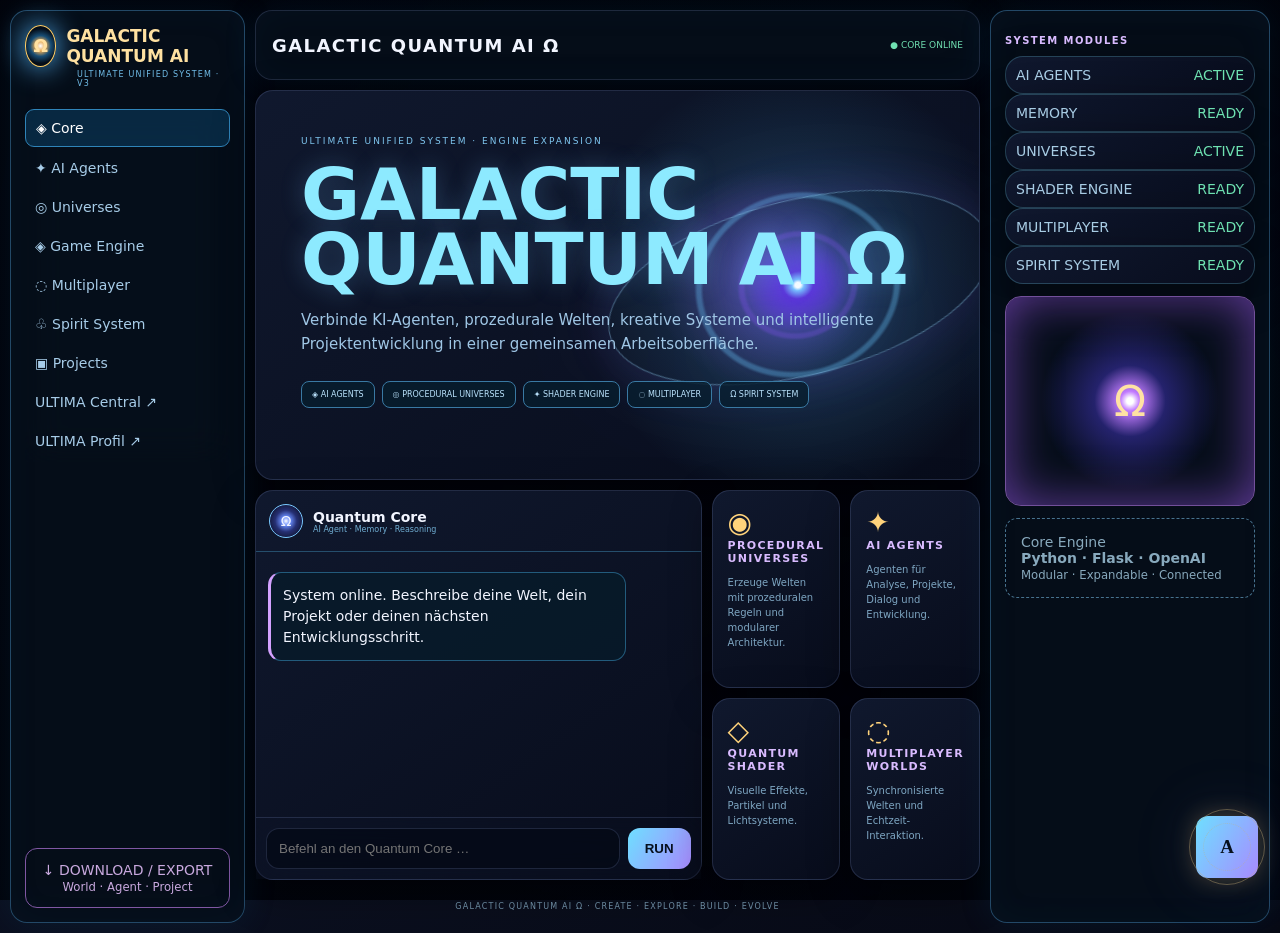
==== templates/index.html @ 729fba79 "Route Galactic slideshow images through safe gallery endpoint" ====
<!doctype html><html lang="de"><head><meta charset="utf-8"><meta name="viewport" content="width=device-width,initial-scale=1"><title>GALACTIC QUANTUM AI Ω</title><style>
/* ULTIMA cinematic 3D image gallery */
.cinematic-slideshow{position:fixed;inset:0;z-index:0;overflow:hidden;perspective:1400px;pointer-events:none;background:#02040b}
.cinematic-slide{position:absolute;inset:-5%;background-position:center;background-size:cover;opacity:0;transform:translateZ(-160px) scale(1.16) rotateX(2deg);filter:saturate(1.12) contrast(1.08);transition:opacity 1.8s ease,transform 9s cubic-bezier(.2,.65,.2,1)}
.cinematic-slide.active{opacity:.30;transform:translate3d(0,var(--scroll-offset,0px),0) translateZ(0) scale(1.04) rotateX(0)}
.cinematic-vignette{position:fixed;inset:0;z-index:0;pointer-events:none;background:linear-gradient(90deg,rgba(2,4,12,.88),rgba(2,4,12,.35) 55%,rgba(2,4,12,.72)),linear-gradient(0deg,rgba(2,4,12,.68),transparent 45%,rgba(2,4,12,.45))}
.app{position:relative;z-index:1}
@media(max-width:1000px){.cinematic-slide.active{opacity:.22}}
@media(prefers-reduced-motion:reduce){.cinematic-slide{transition:none;transform:none}.cinematic-slide.active{transform:none}}
*{box-sizing:border-box}body{margin:0;min-height:100vh;background:#03040b;color:#eaf4ff;font:14px Inter,system-ui,sans-serif;overflow-x:hidden}body:before{content:"";position:fixed;inset:0;z-index:-2;background:radial-gradient(circle at 50% 30%,#264a8a55,transparent 20%),radial-gradient(circle at 12% 75%,#6e2b9a55,transparent 28%),radial-gradient(circle at 90% 20%,#1e6a8b44,transparent 28%),linear-gradient(135deg,#02030a,#0a0d1d 50%,#020308)}body:after{content:"";position:fixed;inset:0;z-index:-1;background-image:radial-gradient(circle,#fff 1px,transparent 1.5px);background-size:120px 120px;opacity:.35}.app{min-height:100vh;padding:10px;display:grid;grid-template-columns:235px 1fr 280px;gap:10px}.panel,.side,.right,.top{border:1px solid #32678eaa;background:#06101bdd;backdrop-filter:blur(16px);border-radius:17px;box-shadow:0 0 35px #147db31a,inset 0 0 35px #23618b0d}.side,.right{padding:14px}.side{display:flex;flex-direction:column}.logo{display:flex;gap:10px;align-items:center;color:#ffe1a1;font-size:17px;font-weight:900}.logo i{width:42px;height:42px;border:1px solid #ffd06b;border-radius:50%;display:grid;place-items:center;background:radial-gradient(circle,#fff,#e8aa55 20%,#174d75 42%,transparent 70%);font-style:normal;box-shadow:0 0 28px #55baff}.tag{color:#71bde9;font-size:8px;letter-spacing:.15em;margin:3px 0 18px 52px}.nav a{display:block;padding:10px;color:#a7cce8;text-decoration:none;border-radius:9px;margin:3px 0}.nav a:hover,.nav .active{background:#0d416588;border:1px solid #2f84b9;color:#fff}.download{margin-top:auto;border:1px solid #8057a3;border-radius:12px;padding:13px;text-align:center;color:#c9a9df}.main{min-width:0}.top{height:70px;display:flex;align-items:center;padding:0 16px;margin-bottom:10px}.top b{font-size:18px;letter-spacing:.08em}.status{margin-left:auto;color:#70e0b2;font-size:9px}.hero{min-height:390px;position:relative;overflow:hidden;background:linear-gradient(120deg,#071422cc,#09041acc)}.hero:before{content:"";position:absolute;inset:0;background:radial-gradient(circle at 70% 48%,#9a5cff55,transparent 20%),radial-gradient(circle at 75% 50%,#4dc6ff44,transparent 38%)}.copy{position:relative;z-index:2;padding:45px}.eyebrow{font-size:9px;letter-spacing:.22em;color:#7fc6ef}.copy h1{font-size:clamp(42px,6vw,72px);line-height:.9;margin:16px 0;color:#f4e7ff;text-shadow:0 0 25px #70baff44}.copy p{max-width:600px;color:#9fc6e5;font-size:15px;line-height:1.6}.chips{display:flex;gap:7px;flex-wrap:wrap;margin-top:25px}.chips span{padding:8px 10px;border:1px solid #3979a3;border-radius:8px;color:#b9e1fb;font-size:8px;background:#071d2dcc}.galaxy{position:absolute;right:-5%;top:0;width:60%;height:100%;background:radial-gradient(ellipse at 50% 50%,#fff 0 1%,#78bfff 2%,#5b35d8 5%,transparent 18%),radial-gradient(ellipse at 50% 50%,transparent 0 17%,#8c54ff44 18% 19%,transparent 20%),radial-gradient(ellipse at 50% 50%,transparent 0 31%,#6ac9ff55 32% 33%,transparent 34%);transform:rotate(-14deg);filter:drop-shadow(0 0 35px #6a65ff)}.galaxy:after{content:"";position:absolute;left:5%;top:28%;width:90%;height:45%;border-radius:50%;border:1px solid #9cd8ff66;box-shadow:0 0 50px #9b5cff22}.grid{display:grid;grid-template-columns:1.25fr .75fr;gap:10px;margin-top:10px}.chat{min-height:390px;display:flex;flex-direction:column}.head{padding:13px;border-bottom:1px solid #254e6c;display:flex;align-items:center;gap:10px}.avatar{width:34px;height:34px;border-radius:50%;display:grid;place-items:center;background:radial-gradient(circle,#fff,#6b8fff 18%,#252f72 48%,#05070e);border:1px solid #79c8ff}.head small{display:block;color:#70add2;font-size:8px}.messages{flex:1;padding:12px;overflow:auto}.msg{padding:12px;border:1px solid #225b7c;border-radius:13px;background:#071b2acc;margin:8px 0;line-height:1.5}.user{margin-left:auto;background:#21103c;border-color:#7347a3;max-width:80%}.ai{max-width:85%;border-left:3px solid #d3a1ff}.composer{display:flex;gap:8px;padding:10px;border-top:1px solid #254e6c}.composer input{flex:1;background:#02070c;border:1px solid #2b6287;color:#fff;padding:12px;border-radius:10px}.composer button{border:0;border-radius:10px;background:linear-gradient(135deg,#f2c66e,#8a53ff);padding:0 17px;font-weight:900}.cards{display:grid;grid-template-columns:1fr 1fr;gap:10px}.card{padding:15px;min-height:150px}.card h3{margin:0;color:#d9bbff;font-size:11px;letter-spacing:.12em}.card p{color:#7ea6c2;font-size:10px;line-height:1.5}.card .icon{font-size:28px;color:#ffd37b}.right h3{color:#d9bbff;font-size:10px;letter-spacing:.14em}.module{padding:10px;border-bottom:1px solid #1d435e;color:#a8cce4;display:flex;justify-content:space-between}.module span{color:#6ee1b1}.system{margin-top:12px;padding:15px;border:1px dashed #47728e;border-radius:12px;color:#88a9bd}.right .orb{height:210px;margin-top:12px;display:grid;place-items:center;border:1px solid #72509a;border-radius:16px;background:radial-gradient(circle,#fff 0 2%,#c27cff 6%,#24226c 22%,transparent 55%);font-size:42px;color:#ffe2a3;box-shadow:inset 0 0 50px #623c9c}.footer{margin-top:10px;padding:12px;text-align:center;color:#789ab2;font-size:8px;letter-spacing:.15em}@media(max-width:1000px){.app{grid-template-columns:1fr}.side,.right{display:none}.grid{grid-template-columns:1fr}.galaxy{width:65%;opacity:.65}}@media(max-width:650px){.copy{padding:30px 22px}.galaxy{width:100%;opacity:.35}.cards{grid-template-columns:1fr}}</style><style id="galactic-quantum-v3">
:root{color-scheme:dark;--gal-cyan:#7be8ff;--gal-purple:#bd8bff;--gal-green:#8effc0}
body{background:radial-gradient(ellipse at 50% 24%,#172c59 0%,#070b19 46%,#020309 100%)!important;color:#eaf4ff!important}
body:before{background:radial-gradient(circle at 50% 30%,#264a8a66,transparent 22%),radial-gradient(circle at 12% 75%,#6e2b9a66,transparent 28%),radial-gradient(circle at 90% 20%,#1e6a8b55,transparent 28%),linear-gradient(135deg,#02030a,#0a0d1d 50%,#020308)!important}
body:after{background-image:radial-gradient(circle,#fff 1px,transparent 1.5px),radial-gradient(circle,#7be8ff 1px,transparent 1.5px)!important;background-size:120px 120px,190px 190px!important}
button{background:linear-gradient(120deg,#6edfff,#a88aff)!important;color:#07101d!important;border:0!important;border-radius:12px!important;font-weight:800!important}
input,textarea,select{background:#050a17!important;color:#f4f8ff!important;border:1px solid #7be8ff66!important;border-radius:12px!important}
.card,.panel,.module,.console,.chat-panel{background:linear-gradient(145deg,#111a31ed,#080d1ded)!important;border:1px solid #7be8ff38!important;border-radius:18px!important;box-shadow:0 12px 40px #0006!important}
h1,h2,.brand{color:#8deaff!important;text-shadow:0 0 18px #7be8ff35}
</style>
<style id="ultima-complete-2026">
:root{color-scheme:dark;--u-bg:#070914;--u-panel:rgba(17,23,43,.76);--u-line:rgba(160,183,255,.16);--u-text:#f2f5ff;--u-muted:#a7b1ca;--u-accent:#9c8cff;--u-cyan:#63e7f2}
html{scroll-behavior:smooth;background:var(--u-bg)}body{min-height:100vh;overflow-x:hidden;background:radial-gradient(ellipse at 12% 0%,rgba(102,91,205,.2),transparent 38%),radial-gradient(ellipse at 92% 16%,rgba(41,185,204,.13),transparent 34%),linear-gradient(145deg,#070914,#0b1020 55%,#070914)!important;color:var(--u-text)!important}
body:before{pointer-events:none!important;opacity:.38}
header,nav,.navbar,.topbar,.sidebar,.panel,.card,.chat-container,.chat-box,.composer,.message-input,form,.modal,.container-card,.note-card,.toolbar{border-color:var(--u-line)!important}
header,nav,.navbar,.topbar,.sidebar,.panel,.card,.chat-container,.chat-box,.composer,.modal,.note-card,.toolbar{backdrop-filter:blur(18px);-webkit-backdrop-filter:blur(18px)}
button,.btn,[type=submit],a.button{transition:transform .18s ease,box-shadow .18s ease,border-color .18s ease;cursor:pointer}
button:hover,.btn:hover,[type=submit]:hover,a.button:hover{transform:translateY(-1px);box-shadow:0 10px 28px rgba(93,105,220,.2)}
input,textarea,select{background:rgba(5,10,23,.78)!important;color:var(--u-text)!important;border:1px solid var(--u-line)!important;border-radius:13px!important;outline:none}
input:focus,textarea:focus,select:focus,button:focus-visible,a:focus-visible{outline:2px solid var(--u-cyan)!important;outline-offset:3px}
a{color:#9eeaf5}img{max-width:100%;height:auto}
@media(max-width:760px){body{font-size:15px!important}header,nav,.navbar,.topbar{padding-left:14px!important;padding-right:14px!important}.container,.main,.content{width:100%!important;max-width:100%!important;padding-left:14px!important;padding-right:14px!important}.sidebar{max-width:100%;position:relative}}
@media(prefers-reduced-motion:reduce){*,*:before,*:after{scroll-behavior:auto!important;animation-duration:.01ms!important;animation-iteration-count:1!important;transition-duration:.01ms!important}}
</style></head><body><div class="cinematic-slideshow" aria-hidden="true"><div class="cinematic-slide active" style="background-image:url('/gallery/2.jpg')"></div><div class="cinematic-slide" style="background-image:url('/gallery/4.jpg')"></div></div><div class="cinematic-vignette" aria-hidden="true"></div><div class="app"><aside class="side"><div class="logo"><i>Ω</i><div>GALACTIC QUANTUM AI</div></div><div class="tag">ULTIMATE UNIFIED SYSTEM · V3</div><nav class="nav"><a class="active">◈ Core</a><a>✦ AI Agents</a><a>◎ Universes</a><a href="/engine">◈ Game Engine</a><a>◌ Multiplayer</a><a>♧ Spirit System</a><a>▣ Projects</a><a href="https://ultima-central-bt56.onrender.com/">ULTIMA Central ↗</a><a href="https://ultima-central-bt56.onrender.com/account/">ULTIMA Profil ↗</a></nav><div class="download">↓ DOWNLOAD / EXPORT<br><small>World · Agent · Project</small></div></aside><main class="main"><header class="top"><b>GALACTIC QUANTUM AI Ω</b><span class="status">● CORE ONLINE</span></header><section class="hero panel"><div class="copy"><div class="eyebrow">ULTIMATE UNIFIED SYSTEM · ENGINE EXPANSION</div><h1>GALACTIC<br>QUANTUM AI Ω</h1><p>Verbinde KI-Agenten, prozedurale Welten, kreative Systeme und intelligente Projektentwicklung in einer gemeinsamen Arbeitsoberfläche.</p><div class="chips"><span>◈ AI AGENTS</span><span>◎ PROCEDURAL UNIVERSES</span><span>✦ SHADER ENGINE</span><span>◌ MULTIPLAYER</span><span>Ω SPIRIT SYSTEM</span></div></div><div class="galaxy"></div></section><section class="grid"><article class="chat panel"><div class="head"><div class="avatar">Ω</div><div><b>Quantum Core</b><small>AI Agent · Memory · Reasoning</small></div></div><div class="messages" id="messages"><div class="msg ai">System online. Beschreibe deine Welt, dein Projekt oder deinen nächsten Entwicklungsschritt.</div></div><form class="composer" id="f"><input id="q" placeholder="Befehl an den Quantum Core …"><button>RUN</button></form></article><div class="cards"><article class="card panel"><div class="icon">◉</div><h3>PROCEDURAL UNIVERSES</h3><p>Erzeuge Welten mit prozeduralen Regeln und modularer Architektur.</p></article><article class="card panel"><div class="icon">✦</div><h3>AI AGENTS</h3><p>Agenten für Analyse, Projekte, Dialog und Entwicklung.</p></article><article class="card panel"><div class="icon">◇</div><h3>QUANTUM SHADER</h3><p>Visuelle Effekte, Partikel und Lichtsysteme.</p></article><article class="card panel"><div class="icon">◌</div><h3>MULTIPLAYER WORLDS</h3><p>Synchronisierte Welten und Echtzeit-Interaktion.</p></article></div></section><div class="footer">GALACTIC QUANTUM AI Ω · CREATE · EXPLORE · BUILD · EVOLVE</div></main><aside class="right"><h3>SYSTEM MODULES</h3><div class="module">AI AGENTS <span>ACTIVE</span></div><div class="module">MEMORY <span>READY</span></div><div class="module">UNIVERSES <span>ACTIVE</span></div><div class="module">SHADER ENGINE <span>READY</span></div><div class="module">MULTIPLAYER <span>READY</span></div><div class="module">SPIRIT SYSTEM <span>READY</span></div><div class="orb">Ω</div><div class="system">Core Engine<br><b>Python · Flask · OpenAI</b><br><small>Modular · Expandable · Connected</small></div></aside></div><script>const f=document.getElementById('f'),q=document.getElementById('q'),m=document.getElementById('messages');function add(t,k){let e=document.createElement('div');e.className='msg '+k;e.textContent=t;m.appendChild(e);m.scrollTop=m.scrollHeight}f.onsubmit=async e=>{e.preventDefault();let x=q.value.trim();if(!x)return;add(x,'user');q.value='';add('Quantum Core analysiert …','ai');let w=m.lastChild;try{let r=await fetch('/chat',{method:'POST',headers:{'Content-Type':'application/json'},body:JSON.stringify({msg:x,message:x})}),d=await r.json();w.remove();add(d.reply||d.response||'Keine Antwort','ai')}catch(_){w.remove();add('Core-Verbindung fehlgeschlagen.','ai')}};</script>
<!-- ULTIMA Membership & Credits -->
<script src="https://ultima-membership-api.onrender.com/membership-widget.js"></script>
<script>(function(){var sites={"galactic-ai-v3.onrender.com":["galactic-ai-v3","Galactic AI V3"]};var entry=sites[location.hostname];if(entry&&window.UltimaMembership)window.UltimaMembership.init({siteSlug:entry[0],brand:entry[1]});})();</script>
  <script src="https://ultima-membership-api.onrender.com/support-widget.js" defer></script>
<script>window.AITE_CONFIG={persona:"tech",ollamaModel:"qwen2.5:3b"};</script><script src="/static/aite/aite.js" defer></script>
<script>
(()=>{const files=["2.jpg","4.jpg","7.jpg","9.jpg","10.jpg","11.jpg","12.jpg","13.jpg","bg1.jpeg","bg3.jpeg","3C12B8F2-9259-4091-A0C9-5A9F70E7B8FD.png","484DBDC8-A3DB-44C9-9776-541E1849D96F.png","4AC38E13-2E48-4CC1-831C-8424646D5D87.png","8B4ED0E7-1755-4FD5-8A14-DD5D9983CEAD.png"];const layer=document.querySelector('.cinematic-slideshow');if(!layer)return;const reduced=window.matchMedia('(prefers-reduced-motion: reduce)').matches;const parallax=()=>{if(!reduced)layer.style.setProperty('--scroll-offset',`${-Math.min(window.scrollY*.045,48)}px`)};parallax();window.addEventListener('scroll',parallax,{passive:true});let i=0;let slides=[...layer.querySelectorAll('.cinematic-slide')];function change(){i=(i+1)%files.length;const next=slides[0].classList.contains('active')?slides[1]:slides[0];next.style.backgroundImage='url("/gallery/'+files[i]+'")';next.classList.add('active');slides.forEach(s=>{if(s!==next)s.classList.remove('active')});}if(!window.matchMedia('(prefers-reduced-motion: reduce)').matches){window.setInterval(change,7000)} })();
</script></body></html>
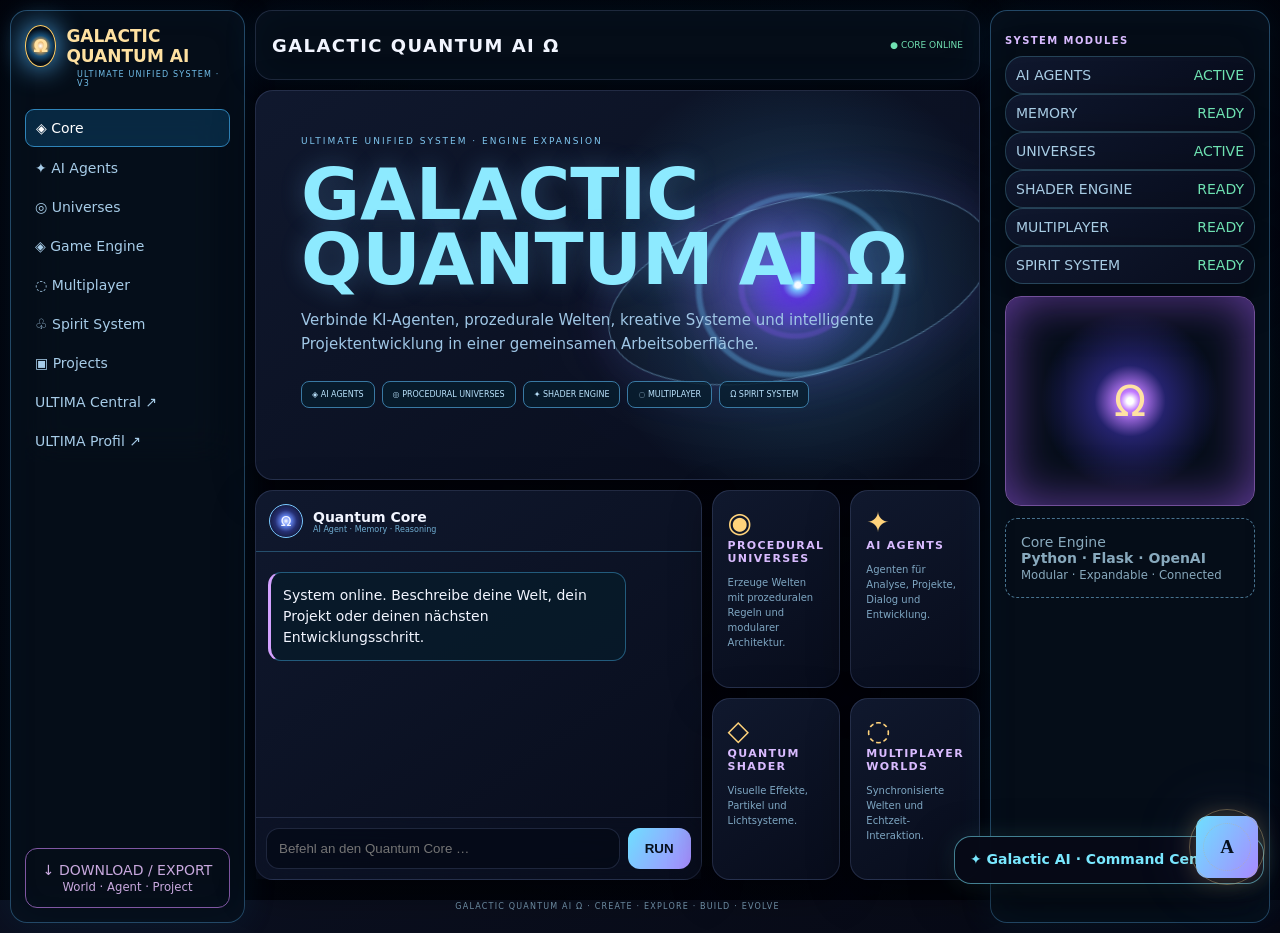
==== commit 1db72ea4: "Add AI function menu and browser chat tools" ====
--- a/templates/index.html
+++ b/templates/index.html
@@ -30,7 +30,7 @@
 a{color:#9eeaf5}img{max-width:100%;height:auto}
 @media(max-width:760px){body{font-size:15px!important}header,nav,.navbar,.topbar{padding-left:14px!important;padding-right:14px!important}.container,.main,.content{width:100%!important;max-width:100%!important;padding-left:14px!important;padding-right:14px!important}.sidebar{max-width:100%;position:relative}}
 @media(prefers-reduced-motion:reduce){*,*:before,*:after{scroll-behavior:auto!important;animation-duration:.01ms!important;animation-iteration-count:1!important;transition-duration:.01ms!important}}
-</style></head><body><div class="cinematic-slideshow" aria-hidden="true"><div class="cinematic-slide active" style="background-image:url('/gallery/2.jpg')"></div><div class="cinematic-slide" style="background-image:url('/gallery/4.jpg')"></div></div><div class="cinematic-vignette" aria-hidden="true"></div><div class="app"><aside class="side"><div class="logo"><i>Ω</i><div>GALACTIC QUANTUM AI</div></div><div class="tag">ULTIMATE UNIFIED SYSTEM · V3</div><nav class="nav"><a class="active">◈ Core</a><a>✦ AI Agents</a><a>◎ Universes</a><a href="/engine">◈ Game Engine</a><a>◌ Multiplayer</a><a>♧ Spirit System</a><a>▣ Projects</a><a href="https://ultima-central-bt56.onrender.com/">ULTIMA Central ↗</a><a href="https://ultima-central-bt56.onrender.com/account/">ULTIMA Profil ↗</a></nav><div class="download">↓ DOWNLOAD / EXPORT<br><small>World · Agent · Project</small></div></aside><main class="main"><header class="top"><b>GALACTIC QUANTUM AI Ω</b><span class="status">● CORE ONLINE</span></header><section class="hero panel"><div class="copy"><div class="eyebrow">ULTIMATE UNIFIED SYSTEM · ENGINE EXPANSION</div><h1>GALACTIC<br>QUANTUM AI Ω</h1><p>Verbinde KI-Agenten, prozedurale Welten, kreative Systeme und intelligente Projektentwicklung in einer gemeinsamen Arbeitsoberfläche.</p><div class="chips"><span>◈ AI AGENTS</span><span>◎ PROCEDURAL UNIVERSES</span><span>✦ SHADER ENGINE</span><span>◌ MULTIPLAYER</span><span>Ω SPIRIT SYSTEM</span></div></div><div class="galaxy"></div></section><section class="grid"><article class="chat panel"><div class="head"><div class="avatar">Ω</div><div><b>Quantum Core</b><small>AI Agent · Memory · Reasoning</small></div></div><div class="messages" id="messages"><div class="msg ai">System online. Beschreibe deine Welt, dein Projekt oder deinen nächsten Entwicklungsschritt.</div></div><form class="composer" id="f"><input id="q" placeholder="Befehl an den Quantum Core …"><button>RUN</button></form></article><div class="cards"><article class="card panel"><div class="icon">◉</div><h3>PROCEDURAL UNIVERSES</h3><p>Erzeuge Welten mit prozeduralen Regeln und modularer Architektur.</p></article><article class="card panel"><div class="icon">✦</div><h3>AI AGENTS</h3><p>Agenten für Analyse, Projekte, Dialog und Entwicklung.</p></article><article class="card panel"><div class="icon">◇</div><h3>QUANTUM SHADER</h3><p>Visuelle Effekte, Partikel und Lichtsysteme.</p></article><article class="card panel"><div class="icon">◌</div><h3>MULTIPLAYER WORLDS</h3><p>Synchronisierte Welten und Echtzeit-Interaktion.</p></article></div></section><div class="footer">GALACTIC QUANTUM AI Ω · CREATE · EXPLORE · BUILD · EVOLVE</div></main><aside class="right"><h3>SYSTEM MODULES</h3><div class="module">AI AGENTS <span>ACTIVE</span></div><div class="module">MEMORY <span>READY</span></div><div class="module">UNIVERSES <span>ACTIVE</span></div><div class="module">SHADER ENGINE <span>READY</span></div><div class="module">MULTIPLAYER <span>READY</span></div><div class="module">SPIRIT SYSTEM <span>READY</span></div><div class="orb">Ω</div><div class="system">Core Engine<br><b>Python · Flask · OpenAI</b><br><small>Modular · Expandable · Connected</small></div></aside></div><script>const f=document.getElementById('f'),q=document.getElementById('q'),m=document.getElementById('messages');function add(t,k){let e=document.createElement('div');e.className='msg '+k;e.textContent=t;m.appendChild(e);m.scrollTop=m.scrollHeight}f.onsubmit=async e=>{e.preventDefault();let x=q.value.trim();if(!x)return;add(x,'user');q.value='';add('Quantum Core analysiert …','ai');let w=m.lastChild;try{let r=await fetch('/chat',{method:'POST',headers:{'Content-Type':'application/json'},body:JSON.stringify({msg:x,message:x})}),d=await r.json();w.remove();add(d.reply||d.response||'Keine Antwort','ai')}catch(_){w.remove();add('Core-Verbindung fehlgeschlagen.','ai')}};</script>
+</style></head><body><div class="cinematic-slideshow" aria-hidden="true"><div class="cinematic-slide active" style="background-image:url('/gallery/2.jpg')"></div><div class="cinematic-slide" style="background-image:url('/gallery/4.jpg')"></div></div><div class="cinematic-vignette" aria-hidden="true"></div><div class="app"><aside class="side"><div class="logo"><i>Ω</i><div>GALACTIC QUANTUM AI</div></div><div class="tag">ULTIMATE UNIFIED SYSTEM · V3</div><nav class="nav"><a class="active">◈ Core</a><a>✦ AI Agents</a><a>◎ Universes</a><a href="/engine">◈ Game Engine</a><a>◌ Multiplayer</a><a>♧ Spirit System</a><a>▣ Projects</a><a href="https://ultima-central-bt56.onrender.com/">ULTIMA Central ↗</a><a href="https://ultima-membership-api.onrender.com/portal">ULTIMA Profil ↗</a></nav><div class="download">↓ DOWNLOAD / EXPORT<br><small>World · Agent · Project</small></div></aside><main class="main"><header class="top"><b>GALACTIC QUANTUM AI Ω</b><span class="status">● CORE ONLINE</span></header><section class="hero panel"><div class="copy"><div class="eyebrow">ULTIMATE UNIFIED SYSTEM · ENGINE EXPANSION</div><h1>GALACTIC<br>QUANTUM AI Ω</h1><p>Verbinde KI-Agenten, prozedurale Welten, kreative Systeme und intelligente Projektentwicklung in einer gemeinsamen Arbeitsoberfläche.</p><div class="chips"><span>◈ AI AGENTS</span><span>◎ PROCEDURAL UNIVERSES</span><span>✦ SHADER ENGINE</span><span>◌ MULTIPLAYER</span><span>Ω SPIRIT SYSTEM</span></div></div><div class="galaxy"></div></section><section class="grid"><article class="chat panel"><div class="head"><div class="avatar">Ω</div><div><b>Quantum Core</b><small>AI Agent · Memory · Reasoning</small></div></div><div class="messages" id="messages"><div class="msg ai">System online. Beschreibe deine Welt, dein Projekt oder deinen nächsten Entwicklungsschritt.</div></div><form class="composer" id="f"><input id="q" placeholder="Befehl an den Quantum Core …"><button>RUN</button></form></article><div class="cards"><article class="card panel"><div class="icon">◉</div><h3>PROCEDURAL UNIVERSES</h3><p>Erzeuge Welten mit prozeduralen Regeln und modularer Architektur.</p></article><article class="card panel"><div class="icon">✦</div><h3>AI AGENTS</h3><p>Agenten für Analyse, Projekte, Dialog und Entwicklung.</p></article><article class="card panel"><div class="icon">◇</div><h3>QUANTUM SHADER</h3><p>Visuelle Effekte, Partikel und Lichtsysteme.</p></article><article class="card panel"><div class="icon">◌</div><h3>MULTIPLAYER WORLDS</h3><p>Synchronisierte Welten und Echtzeit-Interaktion.</p></article></div></section><div class="footer">GALACTIC QUANTUM AI Ω · CREATE · EXPLORE · BUILD · EVOLVE</div></main><aside class="right"><h3>SYSTEM MODULES</h3><div class="module">AI AGENTS <span>ACTIVE</span></div><div class="module">MEMORY <span>READY</span></div><div class="module">UNIVERSES <span>ACTIVE</span></div><div class="module">SHADER ENGINE <span>READY</span></div><div class="module">MULTIPLAYER <span>READY</span></div><div class="module">SPIRIT SYSTEM <span>READY</span></div><div class="orb">Ω</div><div class="system">Core Engine<br><b>Python · Flask · OpenAI</b><br><small>Modular · Expandable · Connected</small></div></aside></div><script>const f=document.getElementById('f'),q=document.getElementById('q'),m=document.getElementById('messages');function add(t,k){let e=document.createElement('div');e.className='msg '+k;e.textContent=t;m.appendChild(e);m.scrollTop=m.scrollHeight}f.onsubmit=async e=>{e.preventDefault();let x=q.value.trim();if(!x)return;add(x,'user');q.value='';add('Quantum Core analysiert …','ai');let w=m.lastChild;try{let r=await fetch('/chat',{method:'POST',headers:{'Content-Type':'application/json'},body:JSON.stringify({msg:x,message:x})}),d=await r.json();w.remove();add(d.reply||d.response||'Keine Antwort','ai')}catch(_){w.remove();add('Core-Verbindung fehlgeschlagen.','ai')}};</script>
 <!-- ULTIMA Membership & Credits -->
 <script src="https://ultima-membership-api.onrender.com/membership-widget.js"></script>
 <script>(function(){var sites={"galactic-ai-v3.onrender.com":["galactic-ai-v3","Galactic AI V3"]};var entry=sites[location.hostname];if(entry&&window.UltimaMembership)window.UltimaMembership.init({siteSlug:entry[0],brand:entry[1]});})();</script>
@@ -38,4 +38,5 @@
 <script>window.AITE_CONFIG={persona:"tech",ollamaModel:"qwen2.5:3b"};</script><script src="/static/aite/aite.js" defer></script>
 <script>
 (()=>{const files=["2.jpg","4.jpg","7.jpg","9.jpg","10.jpg","11.jpg","12.jpg","13.jpg","bg1.jpeg","bg3.jpeg","3C12B8F2-9259-4091-A0C9-5A9F70E7B8FD.png","484DBDC8-A3DB-44C9-9776-541E1849D96F.png","4AC38E13-2E48-4CC1-831C-8424646D5D87.png","8B4ED0E7-1755-4FD5-8A14-DD5D9983CEAD.png"];const layer=document.querySelector('.cinematic-slideshow');if(!layer)return;const reduced=window.matchMedia('(prefers-reduced-motion: reduce)').matches;const parallax=()=>{if(!reduced)layer.style.setProperty('--scroll-offset',`${-Math.min(window.scrollY*.045,48)}px`)};parallax();window.addEventListener('scroll',parallax,{passive:true});let i=0;let slides=[...layer.querySelectorAll('.cinematic-slide')];function change(){i=(i+1)%files.length;const next=slides[0].classList.contains('active')?slides[1]:slides[0];next.style.backgroundImage='url("/gallery/'+files[i]+'")';next.classList.add('active');slides.forEach(s=>{if(s!==next)s.classList.remove('active')});}if(!window.matchMedia('(prefers-reduced-motion: reduce)').matches){window.setInterval(change,7000)} })();
-</script></body></html>+</script><style id="ai-tools-menu-style">#ai-tools-dock{position:fixed;right:16px;bottom:16px;z-index:99999;font:14px/1.4 system-ui,sans-serif;color:#fff}#ai-tools-dock details{width:min(310px,calc(100vw - 32px));border:1px solid #79e8ff88;border-radius:17px;background:rgba(7,10,23,.95);box-shadow:0 12px 42px #0009,0 0 24px #79e8ff22;backdrop-filter:blur(16px);overflow:hidden}#ai-tools-dock summary{list-style:none;cursor:pointer;padding:13px 15px;font-weight:750;color:#79e8ff}#ai-tools-dock summary::-webkit-details-marker{display:none}#ai-tools-dock .ai-tools-panel{padding:0 11px 11px;display:grid;grid-template-columns:1fr 1fr;gap:8px}#ai-tools-dock button{border:1px solid #79e8ff55;border-radius:10px;background:#151b30;color:#f8faff;padding:10px 8px;text-align:left;cursor:pointer;font:inherit}#ai-tools-dock button:hover{border-color:#79e8ff;background:#202c49}#ai-tools-dock .ai-tools-note{grid-column:1/-1;color:#b9c9dc;font-size:11px;padding:3px 2px}</style><div id="ai-tools-dock"><details><summary>✦ Galactic AI · Command Center ⌄</summary><div class="ai-tools-panel"><button type="button" data-ai-action="chat">💬 Chat öffnen</button><button type="button" data-ai-action="voice">🎙️ Diktieren</button><button type="button" data-ai-action="read">🔊 Vorlesen</button><button type="button" data-ai-action="stop">⏹ Stoppen</button><button type="button" data-ai-action="export">📄 Verlauf exportieren</button><button type="button" data-ai-action="clear">↻ Eingabe leeren</button><div class="ai-tools-note">Werkzeuge greifen auf die vorhandene KI-Oberfläche zu.</div></div></details></div><script id="ai-tools-menu-script">(()=>{const d=document.getElementById('ai-tools-dock');if(!d||d.dataset.ready)return;d.dataset.ready='1';const input=()=>document.querySelector('textarea:not([disabled]),input[type="text"]:not([disabled]),[contenteditable="true"]');const visible=e=>e&&(e.offsetWidth||e.offsetHeight||e.getClientRects().length);const msgs=()=>[...document.querySelectorAll('[data-message],.message,.chat-message,.bot-message,.assistant-message,.chat-bubble,[role="log"]')].filter(visible);const note=t=>{const n=d.querySelector('.ai-tools-note');if(n)n.textContent=t};d.addEventListener('click',e=>{const b=e.target.closest('[data-ai-action]');if(!b)return;const a=b.dataset.aiAction;if(a==='chat'){const x=input();if(x){x.focus();x.scrollIntoView({behavior:'smooth',block:'center'});note('Chat-Eingabe fokussiert.')}else note('Kein Chat-Eingabefeld gefunden.')}if(a==='voice'){const R=window.SpeechRecognition||window.webkitSpeechRecognition;if(!R){note('Diktat wird nicht unterstützt.');return}const r=new R();r.lang=document.documentElement.lang||'de-DE';r.onresult=v=>{const x=input();if(x){x.value=(x.value||'')+v.results[0][0].transcript;x.dispatchEvent(new Event('input',{bubbles:true}));x.focus();note('Diktat eingefügt.')}};r.onerror=()=>note('Diktat konnte nicht gestartet werden.');r.start();note('Ich höre zu …')}if(a==='read'){const t=msgs().map(x=>x.innerText).filter(Boolean).join('\n');if(!t){note('Keine lesbare KI-Antwort gefunden.');return}if(!('speechSynthesis'in window)){note('Vorlesen nicht unterstützt.');return}speechSynthesis.cancel();speechSynthesis.speak(new SpeechSynthesisUtterance(t.slice(-12000)));note('Vorlesen gestartet.')}if(a==='stop'){if('speechSynthesis'in window)speechSynthesis.cancel();note('Vorlesen gestoppt.')}if(a==='export'){const t=msgs().map(x=>x.innerText).filter(Boolean).join('\n\n');if(!t){note('Keine Nachrichten zum Export gefunden.');return}const u=URL.createObjectURL(new Blob([t],{type:'text/plain;charset=utf-8'}));const x=document.createElement('a');x.href=u;x.download='KI-Verlauf.txt';x.click();URL.revokeObjectURL(u);note('Verlauf exportiert.')}if(a==='clear'){const x=input();if(x){x.value='';x.dispatchEvent(new Event('input',{bubbles:true}));x.focus();note('Eingabe geleert.')}else note('Kein Eingabefeld gefunden.')}})})();</script>
+</body></html>
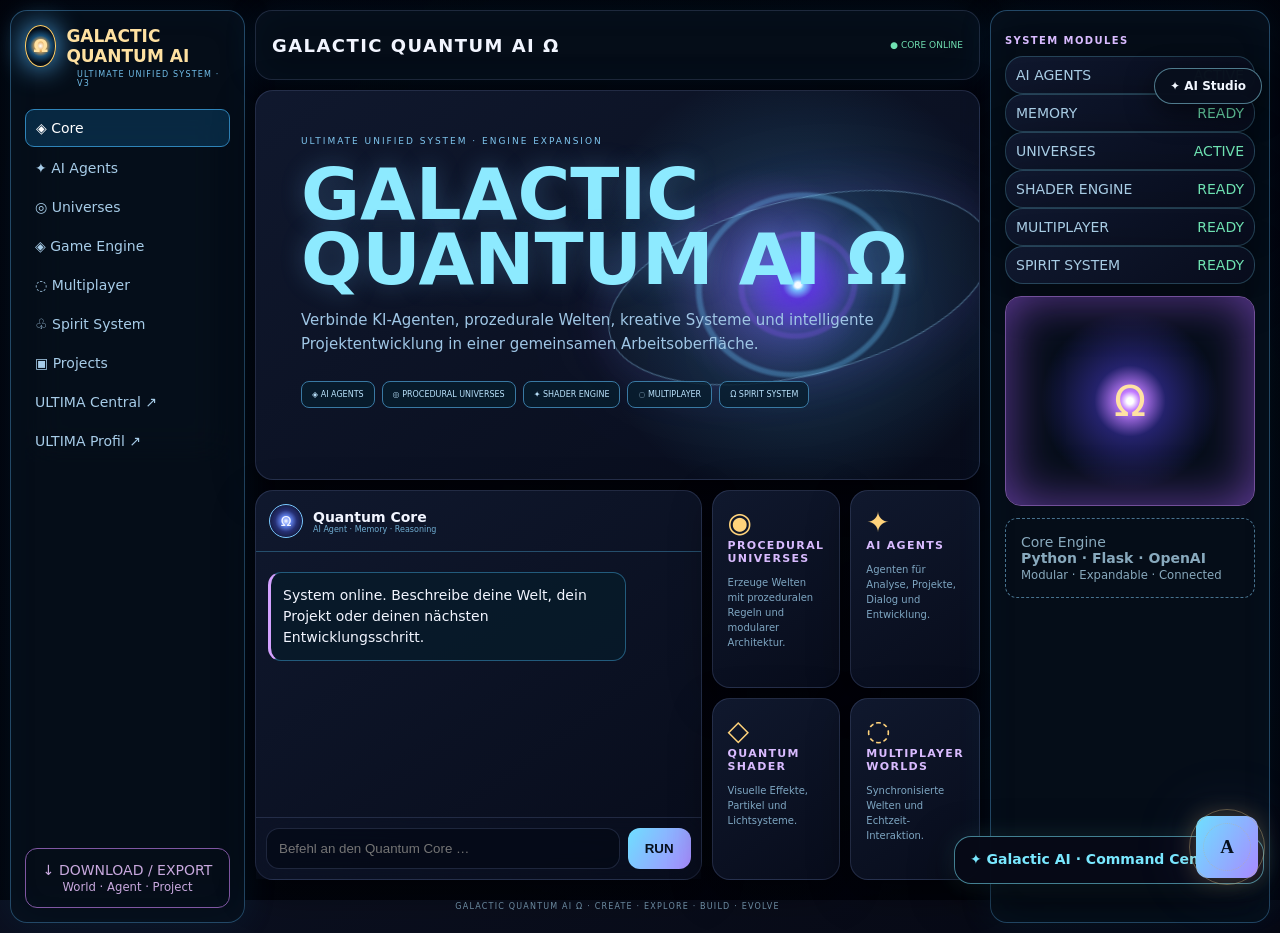
==== commit e1b4616b: "Add dedicated AI Studio navigation entry" ====
--- a/templates/index.html
+++ b/templates/index.html
@@ -39,4 +39,4 @@
 <script>
 (()=>{const files=["2.jpg","4.jpg","7.jpg","9.jpg","10.jpg","11.jpg","12.jpg","13.jpg","bg1.jpeg","bg3.jpeg","3C12B8F2-9259-4091-A0C9-5A9F70E7B8FD.png","484DBDC8-A3DB-44C9-9776-541E1849D96F.png","4AC38E13-2E48-4CC1-831C-8424646D5D87.png","8B4ED0E7-1755-4FD5-8A14-DD5D9983CEAD.png"];const layer=document.querySelector('.cinematic-slideshow');if(!layer)return;const reduced=window.matchMedia('(prefers-reduced-motion: reduce)').matches;const parallax=()=>{if(!reduced)layer.style.setProperty('--scroll-offset',`${-Math.min(window.scrollY*.045,48)}px`)};parallax();window.addEventListener('scroll',parallax,{passive:true});let i=0;let slides=[...layer.querySelectorAll('.cinematic-slide')];function change(){i=(i+1)%files.length;const next=slides[0].classList.contains('active')?slides[1]:slides[0];next.style.backgroundImage='url("/gallery/'+files[i]+'")';next.classList.add('active');slides.forEach(s=>{if(s!==next)s.classList.remove('active')});}if(!window.matchMedia('(prefers-reduced-motion: reduce)').matches){window.setInterval(change,7000)} })();
 </script><style id="ai-tools-menu-style">#ai-tools-dock{position:fixed;right:16px;bottom:16px;z-index:99999;font:14px/1.4 system-ui,sans-serif;color:#fff}#ai-tools-dock details{width:min(310px,calc(100vw - 32px));border:1px solid #79e8ff88;border-radius:17px;background:rgba(7,10,23,.95);box-shadow:0 12px 42px #0009,0 0 24px #79e8ff22;backdrop-filter:blur(16px);overflow:hidden}#ai-tools-dock summary{list-style:none;cursor:pointer;padding:13px 15px;font-weight:750;color:#79e8ff}#ai-tools-dock summary::-webkit-details-marker{display:none}#ai-tools-dock .ai-tools-panel{padding:0 11px 11px;display:grid;grid-template-columns:1fr 1fr;gap:8px}#ai-tools-dock button{border:1px solid #79e8ff55;border-radius:10px;background:#151b30;color:#f8faff;padding:10px 8px;text-align:left;cursor:pointer;font:inherit}#ai-tools-dock button:hover{border-color:#79e8ff;background:#202c49}#ai-tools-dock .ai-tools-note{grid-column:1/-1;color:#b9c9dc;font-size:11px;padding:3px 2px}</style><div id="ai-tools-dock"><details><summary>✦ Galactic AI · Command Center ⌄</summary><div class="ai-tools-panel"><button type="button" data-ai-action="chat">💬 Chat öffnen</button><button type="button" data-ai-action="voice">🎙️ Diktieren</button><button type="button" data-ai-action="read">🔊 Vorlesen</button><button type="button" data-ai-action="stop">⏹ Stoppen</button><button type="button" data-ai-action="export">📄 Verlauf exportieren</button><button type="button" data-ai-action="clear">↻ Eingabe leeren</button><div class="ai-tools-note">Werkzeuge greifen auf die vorhandene KI-Oberfläche zu.</div></div></details></div><script id="ai-tools-menu-script">(()=>{const d=document.getElementById('ai-tools-dock');if(!d||d.dataset.ready)return;d.dataset.ready='1';const input=()=>document.querySelector('textarea:not([disabled]),input[type="text"]:not([disabled]),[contenteditable="true"]');const visible=e=>e&&(e.offsetWidth||e.offsetHeight||e.getClientRects().length);const msgs=()=>[...document.querySelectorAll('[data-message],.message,.chat-message,.bot-message,.assistant-message,.chat-bubble,[role="log"]')].filter(visible);const note=t=>{const n=d.querySelector('.ai-tools-note');if(n)n.textContent=t};d.addEventListener('click',e=>{const b=e.target.closest('[data-ai-action]');if(!b)return;const a=b.dataset.aiAction;if(a==='chat'){const x=input();if(x){x.focus();x.scrollIntoView({behavior:'smooth',block:'center'});note('Chat-Eingabe fokussiert.')}else note('Kein Chat-Eingabefeld gefunden.')}if(a==='voice'){const R=window.SpeechRecognition||window.webkitSpeechRecognition;if(!R){note('Diktat wird nicht unterstützt.');return}const r=new R();r.lang=document.documentElement.lang||'de-DE';r.onresult=v=>{const x=input();if(x){x.value=(x.value||'')+v.results[0][0].transcript;x.dispatchEvent(new Event('input',{bubbles:true}));x.focus();note('Diktat eingefügt.')}};r.onerror=()=>note('Diktat konnte nicht gestartet werden.');r.start();note('Ich höre zu …')}if(a==='read'){const t=msgs().map(x=>x.innerText).filter(Boolean).join('\n');if(!t){note('Keine lesbare KI-Antwort gefunden.');return}if(!('speechSynthesis'in window)){note('Vorlesen nicht unterstützt.');return}speechSynthesis.cancel();speechSynthesis.speak(new SpeechSynthesisUtterance(t.slice(-12000)));note('Vorlesen gestartet.')}if(a==='stop'){if('speechSynthesis'in window)speechSynthesis.cancel();note('Vorlesen gestoppt.')}if(a==='export'){const t=msgs().map(x=>x.innerText).filter(Boolean).join('\n\n');if(!t){note('Keine Nachrichten zum Export gefunden.');return}const u=URL.createObjectURL(new Blob([t],{type:'text/plain;charset=utf-8'}));const x=document.createElement('a');x.href=u;x.download='KI-Verlauf.txt';x.click();URL.revokeObjectURL(u);note('Verlauf exportiert.')}if(a==='clear'){const x=input();if(x){x.value='';x.dispatchEvent(new Event('input',{bubbles:true}));x.focus();note('Eingabe geleert.')}else note('Kein Eingabefeld gefunden.')}})})();</script>
-</body></html>+<style id="ai-tools-vertical-layout">#ai-tools-dock{max-height:calc(100dvh - 24px)}#ai-tools-dock details{max-height:calc(100dvh - 24px);display:flex;flex-direction:column}#ai-tools-dock .ai-tools-panel{display:flex!important;flex-direction:column!important;align-items:stretch!important;gap:8px;overflow-y:auto;min-height:0}#ai-tools-dock .ai-tools-panel button{display:block;width:100%;min-height:48px;flex:0 0 auto}#ai-tools-dock .ai-tools-note{display:block;width:100%;flex:0 0 auto}</style><a id="project-ai-studio-link" href="/static/ai-studio.html" aria-label="Eigenes AI Studio öffnen">✦ AI Studio</a><style>#project-ai-studio-link{position:fixed;top:68px;right:18px;z-index:2147483000;padding:10px 15px;border:1px solid #8fdcf088;border-radius:999px;background:rgba(8,14,28,.94);color:#f2f7ff;font:700 12px system-ui;text-decoration:none;box-shadow:0 8px 28px #0008;backdrop-filter:blur(14px)}#project-ai-studio-link:hover{border-color:#b7f0ff;background:#13243b}@media(max-width:520px){#project-ai-studio-link{top:62px;right:10px;padding:8px 11px;font-size:11px}}</style></body></html>
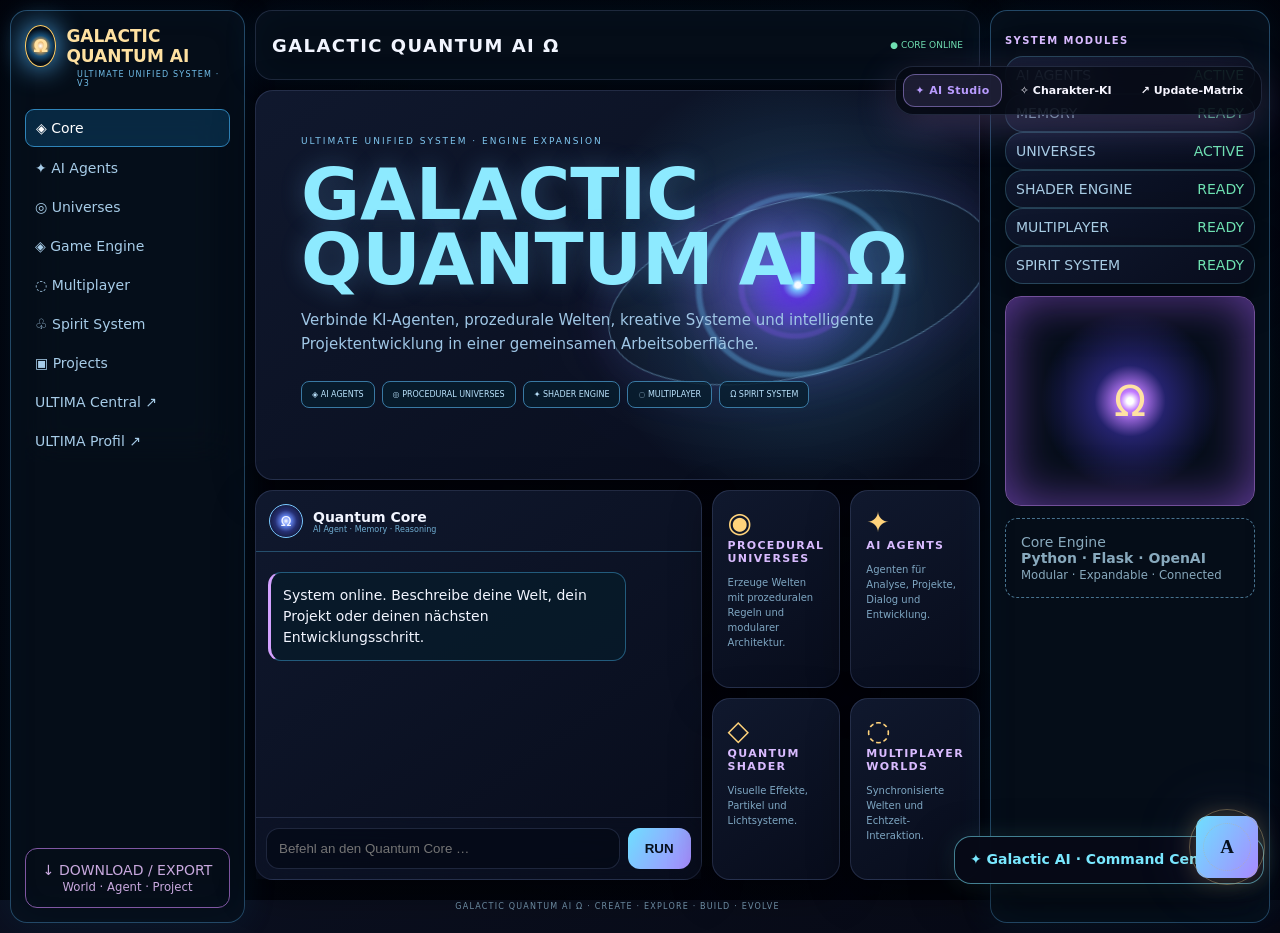
==== commit 95230e3f: "Preserve individual AI identity and add branded feature launcher for character studio and update mat" ====
--- a/templates/index.html
+++ b/templates/index.html
@@ -39,4 +39,16 @@
 <script>
 (()=>{const files=["2.jpg","4.jpg","7.jpg","9.jpg","10.jpg","11.jpg","12.jpg","13.jpg","bg1.jpeg","bg3.jpeg","3C12B8F2-9259-4091-A0C9-5A9F70E7B8FD.png","484DBDC8-A3DB-44C9-9776-541E1849D96F.png","4AC38E13-2E48-4CC1-831C-8424646D5D87.png","8B4ED0E7-1755-4FD5-8A14-DD5D9983CEAD.png"];const layer=document.querySelector('.cinematic-slideshow');if(!layer)return;const reduced=window.matchMedia('(prefers-reduced-motion: reduce)').matches;const parallax=()=>{if(!reduced)layer.style.setProperty('--scroll-offset',`${-Math.min(window.scrollY*.045,48)}px`)};parallax();window.addEventListener('scroll',parallax,{passive:true});let i=0;let slides=[...layer.querySelectorAll('.cinematic-slide')];function change(){i=(i+1)%files.length;const next=slides[0].classList.contains('active')?slides[1]:slides[0];next.style.backgroundImage='url("/gallery/'+files[i]+'")';next.classList.add('active');slides.forEach(s=>{if(s!==next)s.classList.remove('active')});}if(!window.matchMedia('(prefers-reduced-motion: reduce)').matches){window.setInterval(change,7000)} })();
 </script><style id="ai-tools-menu-style">#ai-tools-dock{position:fixed;right:16px;bottom:16px;z-index:99999;font:14px/1.4 system-ui,sans-serif;color:#fff}#ai-tools-dock details{width:min(310px,calc(100vw - 32px));border:1px solid #79e8ff88;border-radius:17px;background:rgba(7,10,23,.95);box-shadow:0 12px 42px #0009,0 0 24px #79e8ff22;backdrop-filter:blur(16px);overflow:hidden}#ai-tools-dock summary{list-style:none;cursor:pointer;padding:13px 15px;font-weight:750;color:#79e8ff}#ai-tools-dock summary::-webkit-details-marker{display:none}#ai-tools-dock .ai-tools-panel{padding:0 11px 11px;display:grid;grid-template-columns:1fr 1fr;gap:8px}#ai-tools-dock button{border:1px solid #79e8ff55;border-radius:10px;background:#151b30;color:#f8faff;padding:10px 8px;text-align:left;cursor:pointer;font:inherit}#ai-tools-dock button:hover{border-color:#79e8ff;background:#202c49}#ai-tools-dock .ai-tools-note{grid-column:1/-1;color:#b9c9dc;font-size:11px;padding:3px 2px}</style><div id="ai-tools-dock"><details><summary>✦ Galactic AI · Command Center ⌄</summary><div class="ai-tools-panel"><button type="button" data-ai-action="chat">💬 Chat öffnen</button><button type="button" data-ai-action="voice">🎙️ Diktieren</button><button type="button" data-ai-action="read">🔊 Vorlesen</button><button type="button" data-ai-action="stop">⏹ Stoppen</button><button type="button" data-ai-action="export">📄 Verlauf exportieren</button><button type="button" data-ai-action="clear">↻ Eingabe leeren</button><div class="ai-tools-note">Werkzeuge greifen auf die vorhandene KI-Oberfläche zu.</div></div></details></div><script id="ai-tools-menu-script">(()=>{const d=document.getElementById('ai-tools-dock');if(!d||d.dataset.ready)return;d.dataset.ready='1';const input=()=>document.querySelector('textarea:not([disabled]),input[type="text"]:not([disabled]),[contenteditable="true"]');const visible=e=>e&&(e.offsetWidth||e.offsetHeight||e.getClientRects().length);const msgs=()=>[...document.querySelectorAll('[data-message],.message,.chat-message,.bot-message,.assistant-message,.chat-bubble,[role="log"]')].filter(visible);const note=t=>{const n=d.querySelector('.ai-tools-note');if(n)n.textContent=t};d.addEventListener('click',e=>{const b=e.target.closest('[data-ai-action]');if(!b)return;const a=b.dataset.aiAction;if(a==='chat'){const x=input();if(x){x.focus();x.scrollIntoView({behavior:'smooth',block:'center'});note('Chat-Eingabe fokussiert.')}else note('Kein Chat-Eingabefeld gefunden.')}if(a==='voice'){const R=window.SpeechRecognition||window.webkitSpeechRecognition;if(!R){note('Diktat wird nicht unterstützt.');return}const r=new R();r.lang=document.documentElement.lang||'de-DE';r.onresult=v=>{const x=input();if(x){x.value=(x.value||'')+v.results[0][0].transcript;x.dispatchEvent(new Event('input',{bubbles:true}));x.focus();note('Diktat eingefügt.')}};r.onerror=()=>note('Diktat konnte nicht gestartet werden.');r.start();note('Ich höre zu …')}if(a==='read'){const t=msgs().map(x=>x.innerText).filter(Boolean).join('\n');if(!t){note('Keine lesbare KI-Antwort gefunden.');return}if(!('speechSynthesis'in window)){note('Vorlesen nicht unterstützt.');return}speechSynthesis.cancel();speechSynthesis.speak(new SpeechSynthesisUtterance(t.slice(-12000)));note('Vorlesen gestartet.')}if(a==='stop'){if('speechSynthesis'in window)speechSynthesis.cancel();note('Vorlesen gestoppt.')}if(a==='export'){const t=msgs().map(x=>x.innerText).filter(Boolean).join('\n\n');if(!t){note('Keine Nachrichten zum Export gefunden.');return}const u=URL.createObjectURL(new Blob([t],{type:'text/plain;charset=utf-8'}));const x=document.createElement('a');x.href=u;x.download='KI-Verlauf.txt';x.click();URL.revokeObjectURL(u);note('Verlauf exportiert.')}if(a==='clear'){const x=input();if(x){x.value='';x.dispatchEvent(new Event('input',{bubbles:true}));x.focus();note('Eingabe geleert.')}else note('Kein Eingabefeld gefunden.')}})})();</script>
-<style id="ai-tools-vertical-layout">#ai-tools-dock{max-height:calc(100dvh - 24px)}#ai-tools-dock details{max-height:calc(100dvh - 24px);display:flex;flex-direction:column}#ai-tools-dock .ai-tools-panel{display:flex!important;flex-direction:column!important;align-items:stretch!important;gap:8px;overflow-y:auto;min-height:0}#ai-tools-dock .ai-tools-panel button{display:block;width:100%;min-height:48px;flex:0 0 auto}#ai-tools-dock .ai-tools-note{display:block;width:100%;flex:0 0 auto}</style><a id="project-ai-studio-link" href="/static/ai-studio.html" aria-label="Eigenes AI Studio öffnen">✦ AI Studio</a><style>#project-ai-studio-link{position:fixed;top:68px;right:18px;z-index:2147483000;padding:10px 15px;border:1px solid #8fdcf088;border-radius:999px;background:rgba(8,14,28,.94);color:#f2f7ff;font:700 12px system-ui;text-decoration:none;box-shadow:0 8px 28px #0008;backdrop-filter:blur(14px)}#project-ai-studio-link:hover{border-color:#b7f0ff;background:#13243b}@media(max-width:520px){#project-ai-studio-link{top:62px;right:10px;padding:8px 11px;font-size:11px}}</style></body></html>+<style id="ai-tools-vertical-layout">#ai-tools-dock{max-height:calc(100dvh - 24px)}#ai-tools-dock details{max-height:calc(100dvh - 24px);display:flex;flex-direction:column}#ai-tools-dock .ai-tools-panel{display:flex!important;flex-direction:column!important;align-items:stretch!important;gap:8px;overflow-y:auto;min-height:0}#ai-tools-dock .ai-tools-panel button{display:block;width:100%;min-height:48px;flex:0 0 auto}#ai-tools-dock .ai-tools-note{display:block;width:100%;flex:0 0 auto}</style><nav id="ai-feature-launcher" aria-label="GALACTIC AI Zusatzfunktionen">
+<a class="ai-feature-main" href="/static/ai-studio.html">✦ AI Studio</a>
+<a href="https://ultima-unify-45ne.onrender.com/characters/">✧ Charakter-KI</a>
+<a href="https://ultima-central-45ne.onrender.com/updates/">↗ Update-Matrix</a>
+</nav>
+<style>
+#ai-feature-launcher{position:fixed;top:66px;right:18px;z-index:2147483000;display:flex;align-items:center;gap:7px;padding:7px;border:1px solid #b99cff66;border-radius:18px;background:rgba(7,10,20,.76);box-shadow:0 12px 38px rgba(185,156,255,.25),0 4px 18px #0009;backdrop-filter:blur(18px);font:600 11px/1.2 Inter,system-ui,sans-serif}
+#ai-feature-launcher a{color:#f6f5ff;text-decoration:none;padding:9px 11px;border-radius:12px;white-space:nowrap;transition:transform .2s ease,background .2s ease,border-color .2s ease}
+#ai-feature-launcher a:hover{background:#b99cff20;transform:translateY(-1px)}
+#ai-feature-launcher .ai-feature-main{background:#b99cff20;border:1px solid #b99cff77;color:#b99cff;font-weight:800;letter-spacing:.04em}
+@media(max-width:620px){#ai-feature-launcher{top:auto;bottom:14px;right:12px;left:12px;justify-content:center;gap:3px;padding:5px;border-radius:16px}#ai-feature-launcher a{font-size:10px;padding:10px 8px;flex:1;text-align:center}}
+@media(prefers-reduced-motion:reduce){#ai-feature-launcher a{transition:none}}
+</style></body></html>
